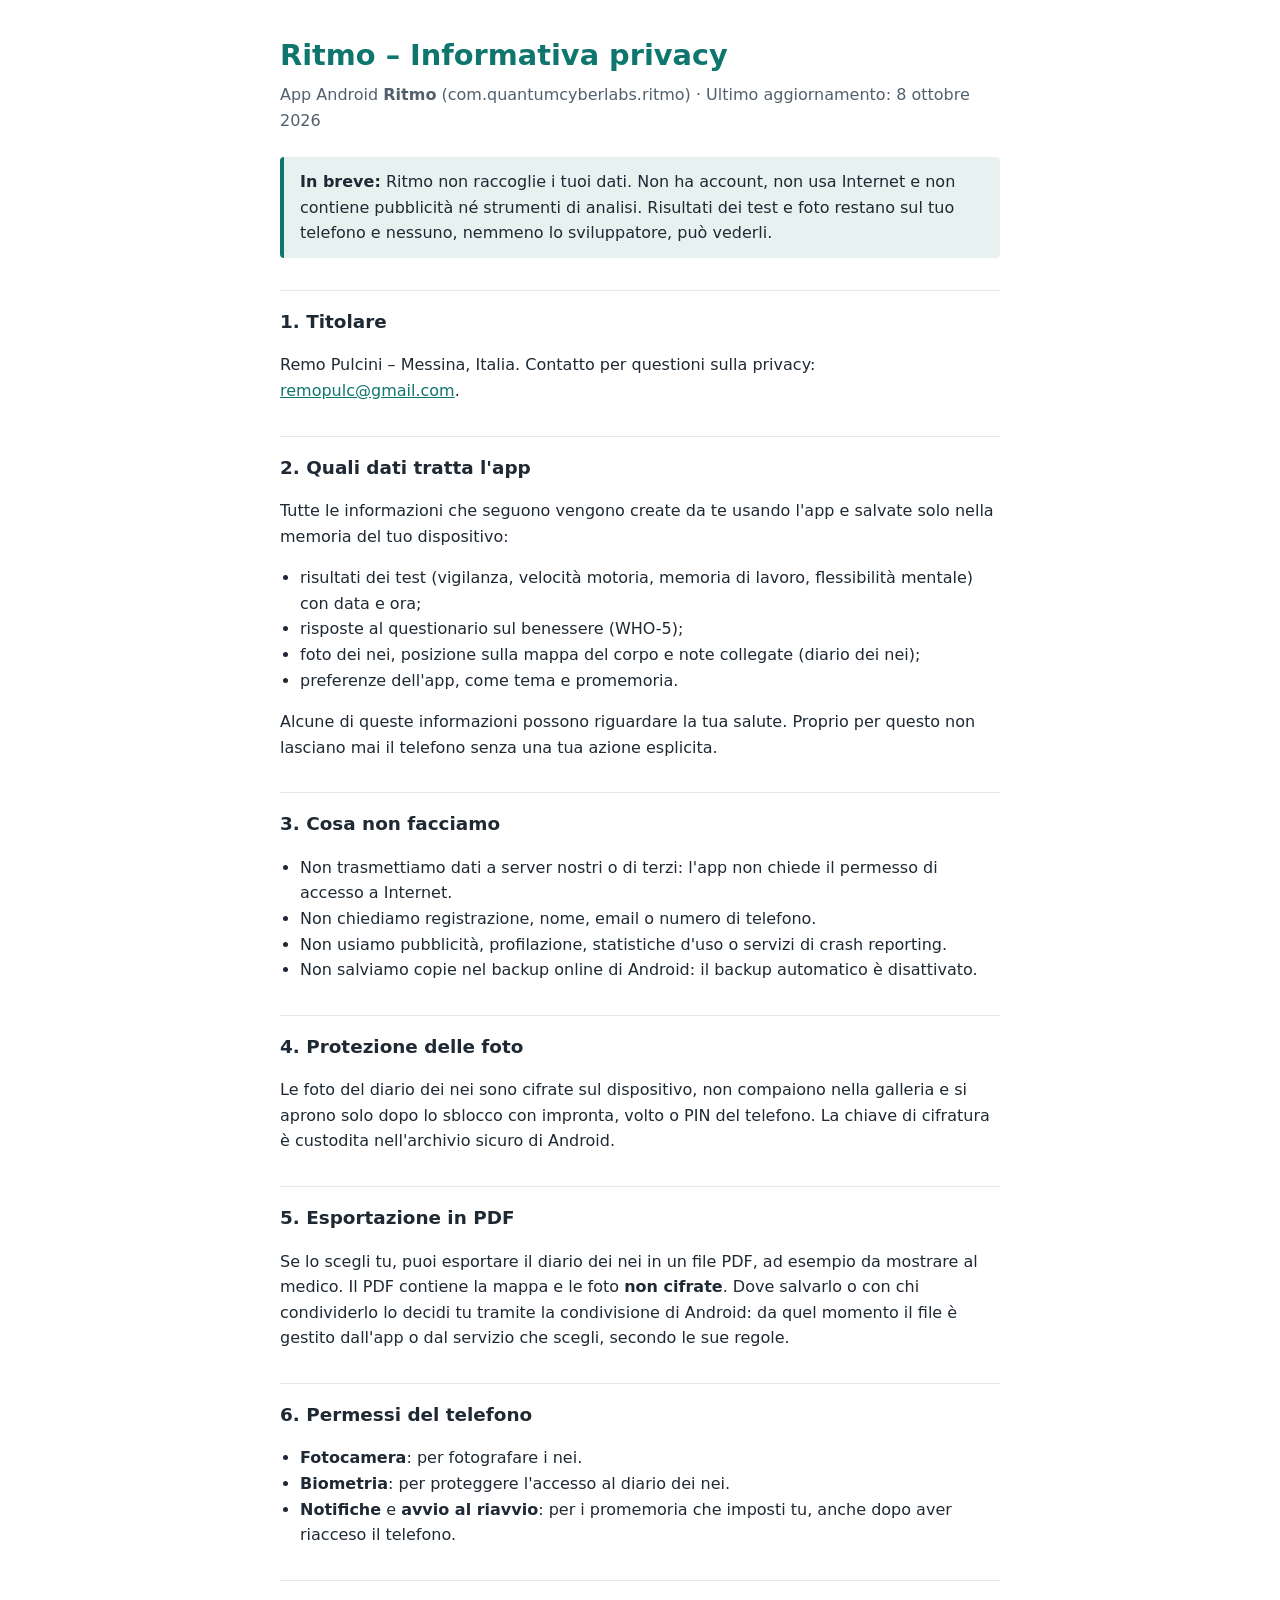
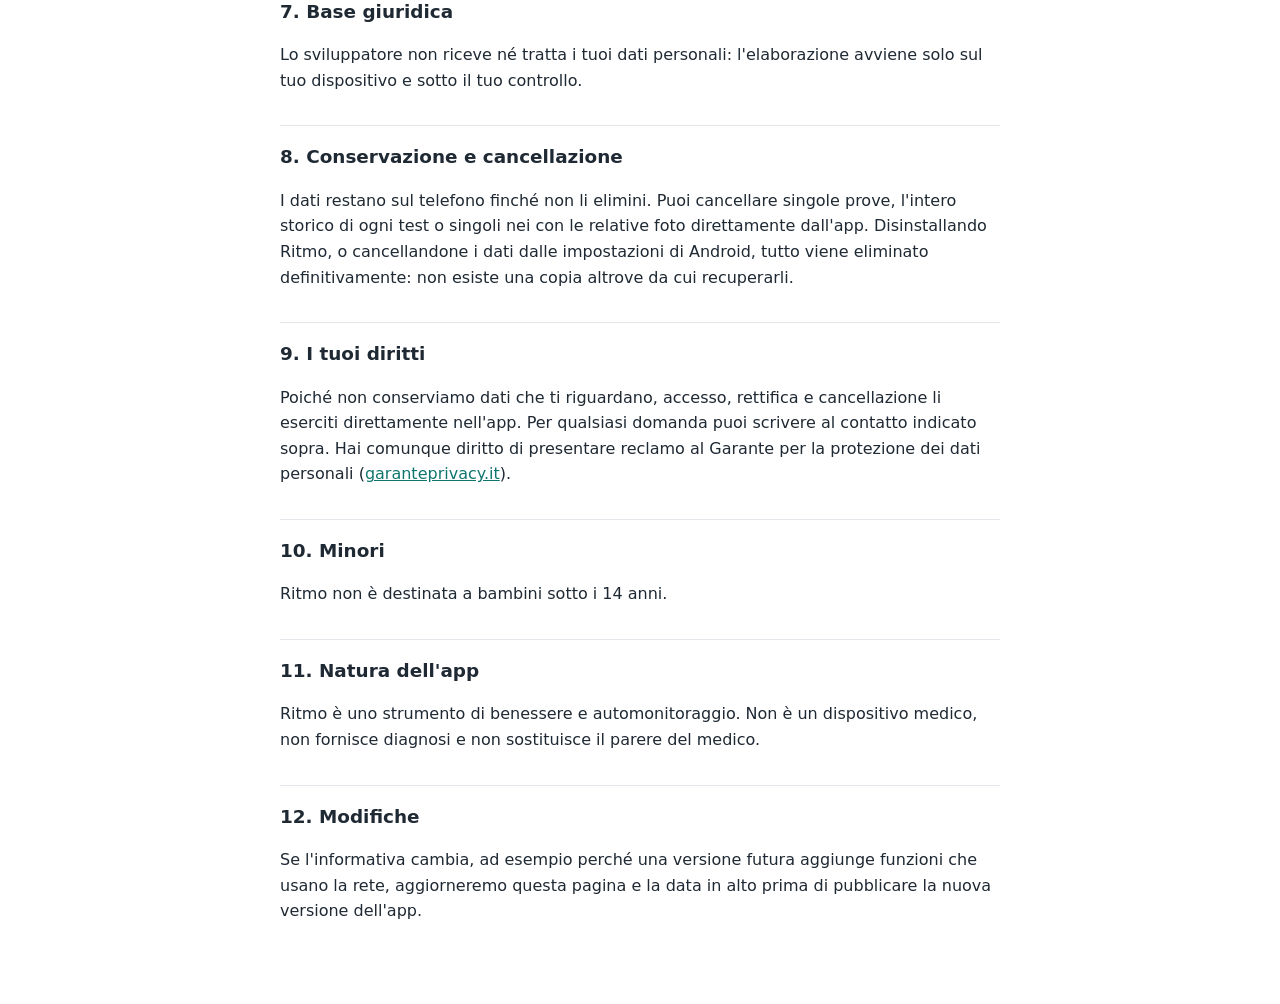
==== ritmo/privacy/index.html @ fbead8d5 "Aggiunge informativa privacy dell'app Ritmo Co-Authored-By: Claude Opus 5.5 <noreply@anthropic.com>" ====
<!doctype html>
<html lang="it">
<head>
<meta charset="utf-8">
<meta name="viewport" content="width=device-width, initial-scale=1">
<title>Ritmo – Informativa privacy</title>
<meta name="description" content="Informativa sulla privacy dell'app Ritmo: tutti i dati restano sul telefono.">
<style>
  :root { --bg:#ffffff; --fg:#1f2933; --muted:#52606d; --accent:#0F766E; --line:#e4e7eb; }
  @media (prefers-color-scheme: dark) {
    :root { --bg:#111827; --fg:#e5e7eb; --muted:#9ca3af; --accent:#5eead4; --line:#374151; }
  }
  body { margin:0; background:var(--bg); color:var(--fg);
         font:16px/1.6 system-ui, -apple-system, "Segoe UI", Roboto, sans-serif; }
  main { max-width:720px; margin:0 auto; padding:32px 16px 64px; }
  h1 { color:var(--accent); font-size:1.8rem; margin:0 0 4px; }
  h2 { font-size:1.15rem; margin:32px 0 8px; padding-top:16px; border-top:1px solid var(--line); }
  .meta { color:var(--muted); margin:0 0 24px; }
  .box { background:color-mix(in srgb, var(--accent) 10%, transparent);
         border-left:4px solid var(--accent); padding:12px 16px; border-radius:4px; }
  a { color:var(--accent); }
  ul { padding-left:20px; }
</style>
</head>
<body>
<main>
<h1>Ritmo – Informativa privacy</h1>
<p class="meta">App Android <strong>Ritmo</strong> (com.quantumcyberlabs.ritmo) · Ultimo aggiornamento: 8 ottobre 2026</p>

<p class="box"><strong>In breve:</strong> Ritmo non raccoglie i tuoi dati. Non ha account, non usa Internet e non contiene pubblicità né strumenti di analisi. Risultati dei test e foto restano sul tuo telefono e nessuno, nemmeno lo sviluppatore, può vederli.</p>

<h2>1. Titolare</h2>
<p>Remo Pulcini – Messina, Italia. Contatto per questioni sulla privacy: <a href="mailto:remopulc@gmail.com">remopulc@gmail.com</a>.</p>

<h2>2. Quali dati tratta l'app</h2>
<p>Tutte le informazioni che seguono vengono create da te usando l'app e salvate solo nella memoria del tuo dispositivo:</p>
<ul>
  <li>risultati dei test (vigilanza, velocità motoria, memoria di lavoro, flessibilità mentale) con data e ora;</li>
  <li>risposte al questionario sul benessere (WHO-5);</li>
  <li>foto dei nei, posizione sulla mappa del corpo e note collegate (diario dei nei);</li>
  <li>preferenze dell'app, come tema e promemoria.</li>
</ul>
<p>Alcune di queste informazioni possono riguardare la tua salute. Proprio per questo non lasciano mai il telefono senza una tua azione esplicita.</p>

<h2>3. Cosa non facciamo</h2>
<ul>
  <li>Non trasmettiamo dati a server nostri o di terzi: l'app non chiede il permesso di accesso a Internet.</li>
  <li>Non chiediamo registrazione, nome, email o numero di telefono.</li>
  <li>Non usiamo pubblicità, profilazione, statistiche d'uso o servizi di crash reporting.</li>
  <li>Non salviamo copie nel backup online di Android: il backup automatico è disattivato.</li>
</ul>

<h2>4. Protezione delle foto</h2>
<p>Le foto del diario dei nei sono cifrate sul dispositivo, non compaiono nella galleria e si aprono solo dopo lo sblocco con impronta, volto o PIN del telefono. La chiave di cifratura è custodita nell'archivio sicuro di Android.</p>

<h2>5. Esportazione in PDF</h2>
<p>Se lo scegli tu, puoi esportare il diario dei nei in un file PDF, ad esempio da mostrare al medico. Il PDF contiene la mappa e le foto <strong>non cifrate</strong>. Dove salvarlo o con chi condividerlo lo decidi tu tramite la condivisione di Android: da quel momento il file è gestito dall'app o dal servizio che scegli, secondo le sue regole.</p>

<h2>6. Permessi del telefono</h2>
<ul>
  <li><strong>Fotocamera</strong>: per fotografare i nei.</li>
  <li><strong>Biometria</strong>: per proteggere l'accesso al diario dei nei.</li>
  <li><strong>Notifiche</strong> e <strong>avvio al riavvio</strong>: per i promemoria che imposti tu, anche dopo aver riacceso il telefono.</li>
</ul>

<h2>7. Base giuridica</h2>
<p>Lo sviluppatore non riceve né tratta i tuoi dati personali: l'elaborazione avviene solo sul tuo dispositivo e sotto il tuo controllo.</p>

<h2>8. Conservazione e cancellazione</h2>
<p>I dati restano sul telefono finché non li elimini. Puoi cancellare singole prove, l'intero storico di ogni test o singoli nei con le relative foto direttamente dall'app. Disinstallando Ritmo, o cancellandone i dati dalle impostazioni di Android, tutto viene eliminato definitivamente: non esiste una copia altrove da cui recuperarli.</p>

<h2>9. I tuoi diritti</h2>
<p>Poiché non conserviamo dati che ti riguardano, accesso, rettifica e cancellazione li eserciti direttamente nell'app. Per qualsiasi domanda puoi scrivere al contatto indicato sopra. Hai comunque diritto di presentare reclamo al Garante per la protezione dei dati personali (<a href="https://www.garanteprivacy.it">garanteprivacy.it</a>).</p>

<h2>10. Minori</h2>
<p>Ritmo non è destinata a bambini sotto i 14 anni.</p>

<h2>11. Natura dell'app</h2>
<p>Ritmo è uno strumento di benessere e automonitoraggio. Non è un dispositivo medico, non fornisce diagnosi e non sostituisce il parere del medico.</p>

<h2>12. Modifiche</h2>
<p>Se l'informativa cambia, ad esempio perché una versione futura aggiunge funzioni che usano la rete, aggiorneremo questa pagina e la data in alto prima di pubblicare la nuova versione dell'app.</p>
</main>
</body>
</html>
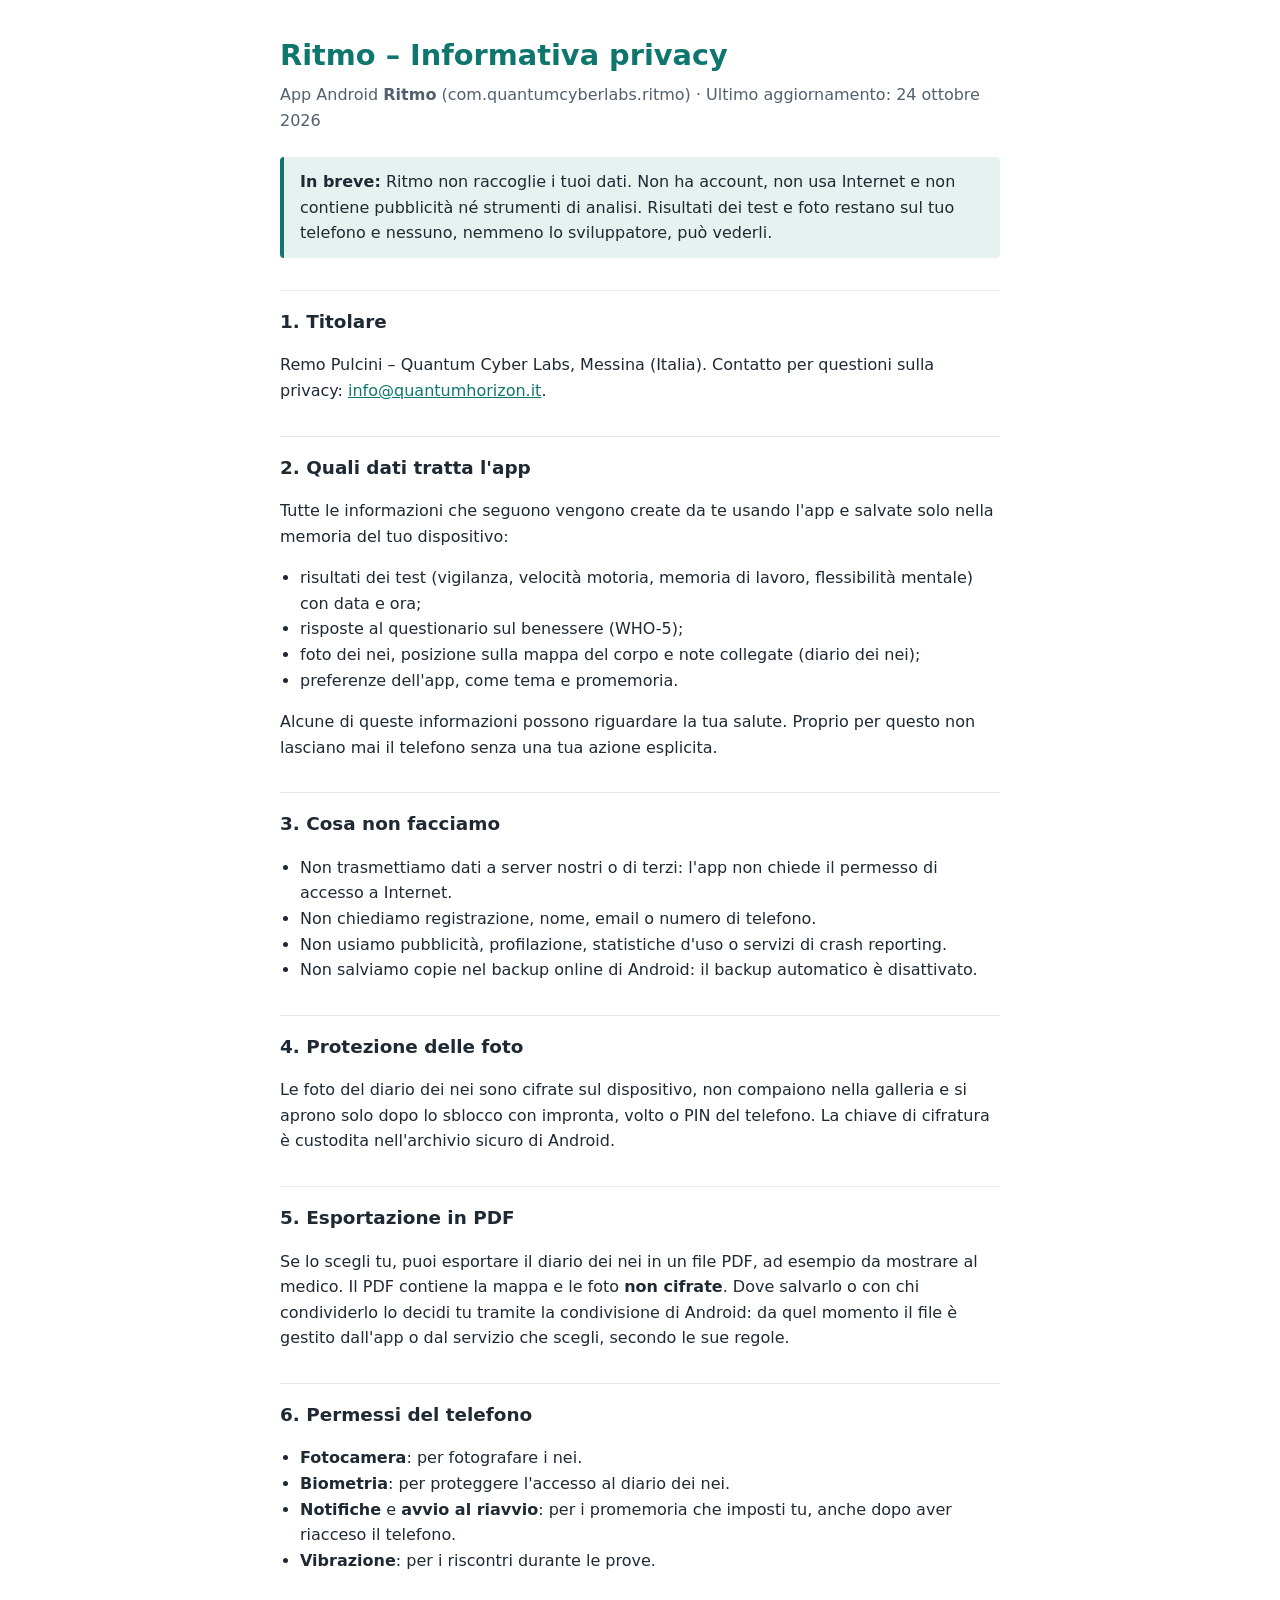
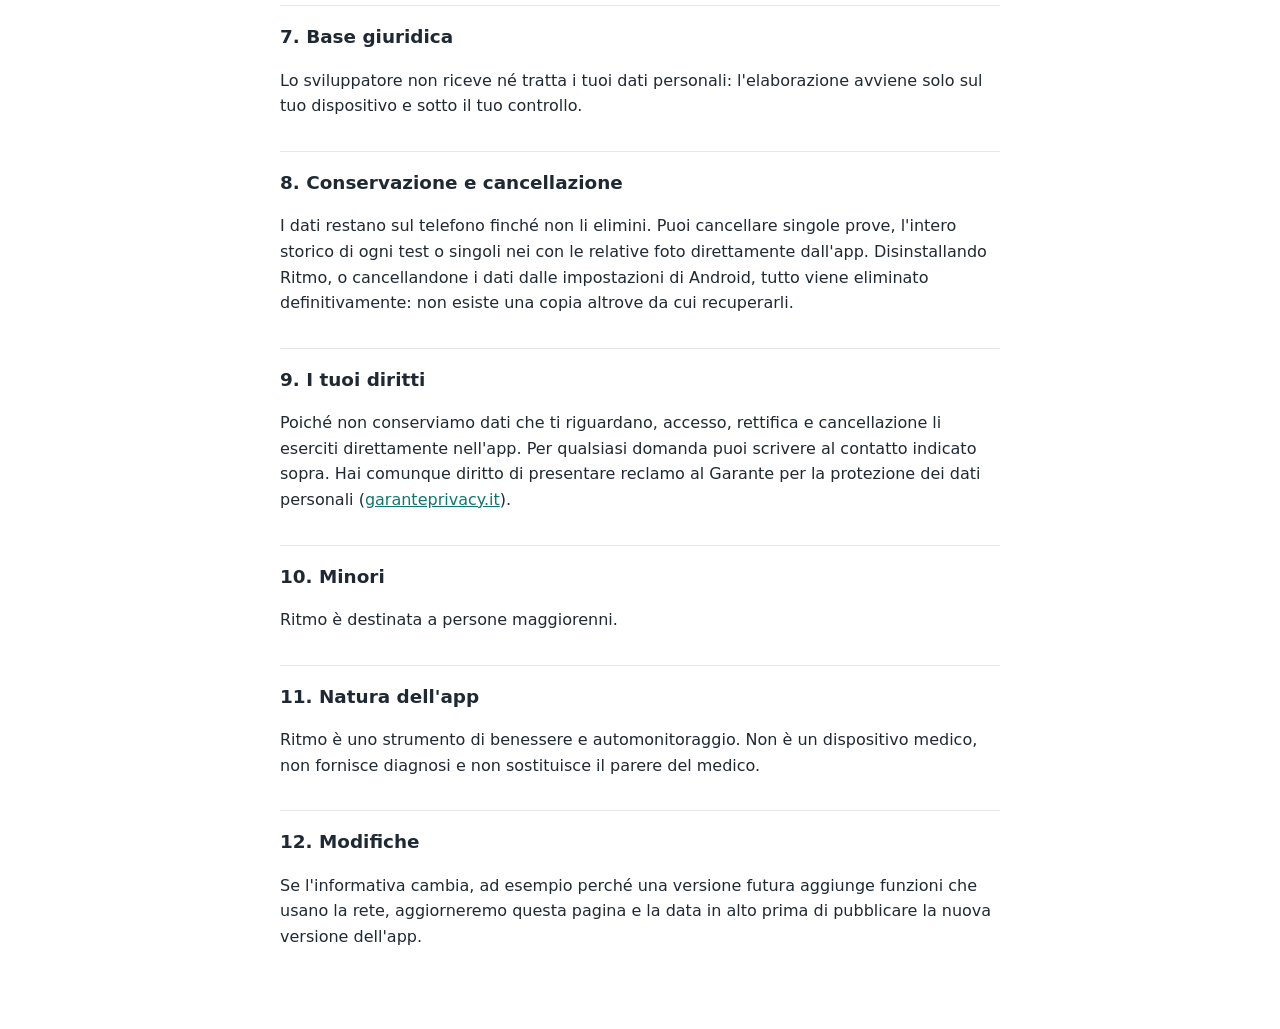
==== commit e4b3ff43: "Ritmo, informativa privacy: allineata a quella indicata su Google Play (titolare, contatto info@quan" ====
--- a/ritmo/privacy/index.html
+++ b/ritmo/privacy/index.html
@@ -25,12 +25,12 @@
 <body>
 <main>
 <h1>Ritmo – Informativa privacy</h1>
-<p class="meta">App Android <strong>Ritmo</strong> (com.quantumcyberlabs.ritmo) · Ultimo aggiornamento: 8 ottobre 2026</p>
+<p class="meta">App Android <strong>Ritmo</strong> (com.quantumcyberlabs.ritmo) · Ultimo aggiornamento: 24 ottobre 2026</p>
 
 <p class="box"><strong>In breve:</strong> Ritmo non raccoglie i tuoi dati. Non ha account, non usa Internet e non contiene pubblicità né strumenti di analisi. Risultati dei test e foto restano sul tuo telefono e nessuno, nemmeno lo sviluppatore, può vederli.</p>
 
 <h2>1. Titolare</h2>
-<p>Remo Pulcini – Messina, Italia. Contatto per questioni sulla privacy: <a href="mailto:remopulc@gmail.com">remopulc@gmail.com</a>.</p>
+<p>Remo Pulcini – Quantum Cyber Labs, Messina (Italia). Contatto per questioni sulla privacy: <a href="mailto:info@quantumhorizon.it">info@quantumhorizon.it</a>.</p>
 
 <h2>2. Quali dati tratta l'app</h2>
 <p>Tutte le informazioni che seguono vengono create da te usando l'app e salvate solo nella memoria del tuo dispositivo:</p>
@@ -61,6 +61,7 @@
   <li><strong>Fotocamera</strong>: per fotografare i nei.</li>
   <li><strong>Biometria</strong>: per proteggere l'accesso al diario dei nei.</li>
   <li><strong>Notifiche</strong> e <strong>avvio al riavvio</strong>: per i promemoria che imposti tu, anche dopo aver riacceso il telefono.</li>
+  <li><strong>Vibrazione</strong>: per i riscontri durante le prove.</li>
 </ul>
 
 <h2>7. Base giuridica</h2>
@@ -73,7 +74,7 @@
 <p>Poiché non conserviamo dati che ti riguardano, accesso, rettifica e cancellazione li eserciti direttamente nell'app. Per qualsiasi domanda puoi scrivere al contatto indicato sopra. Hai comunque diritto di presentare reclamo al Garante per la protezione dei dati personali (<a href="https://www.garanteprivacy.it">garanteprivacy.it</a>).</p>
 
 <h2>10. Minori</h2>
-<p>Ritmo non è destinata a bambini sotto i 14 anni.</p>
+<p>Ritmo è destinata a persone maggiorenni.</p>
 
 <h2>11. Natura dell'app</h2>
 <p>Ritmo è uno strumento di benessere e automonitoraggio. Non è un dispositivo medico, non fornisce diagnosi e non sostituisce il parere del medico.</p>
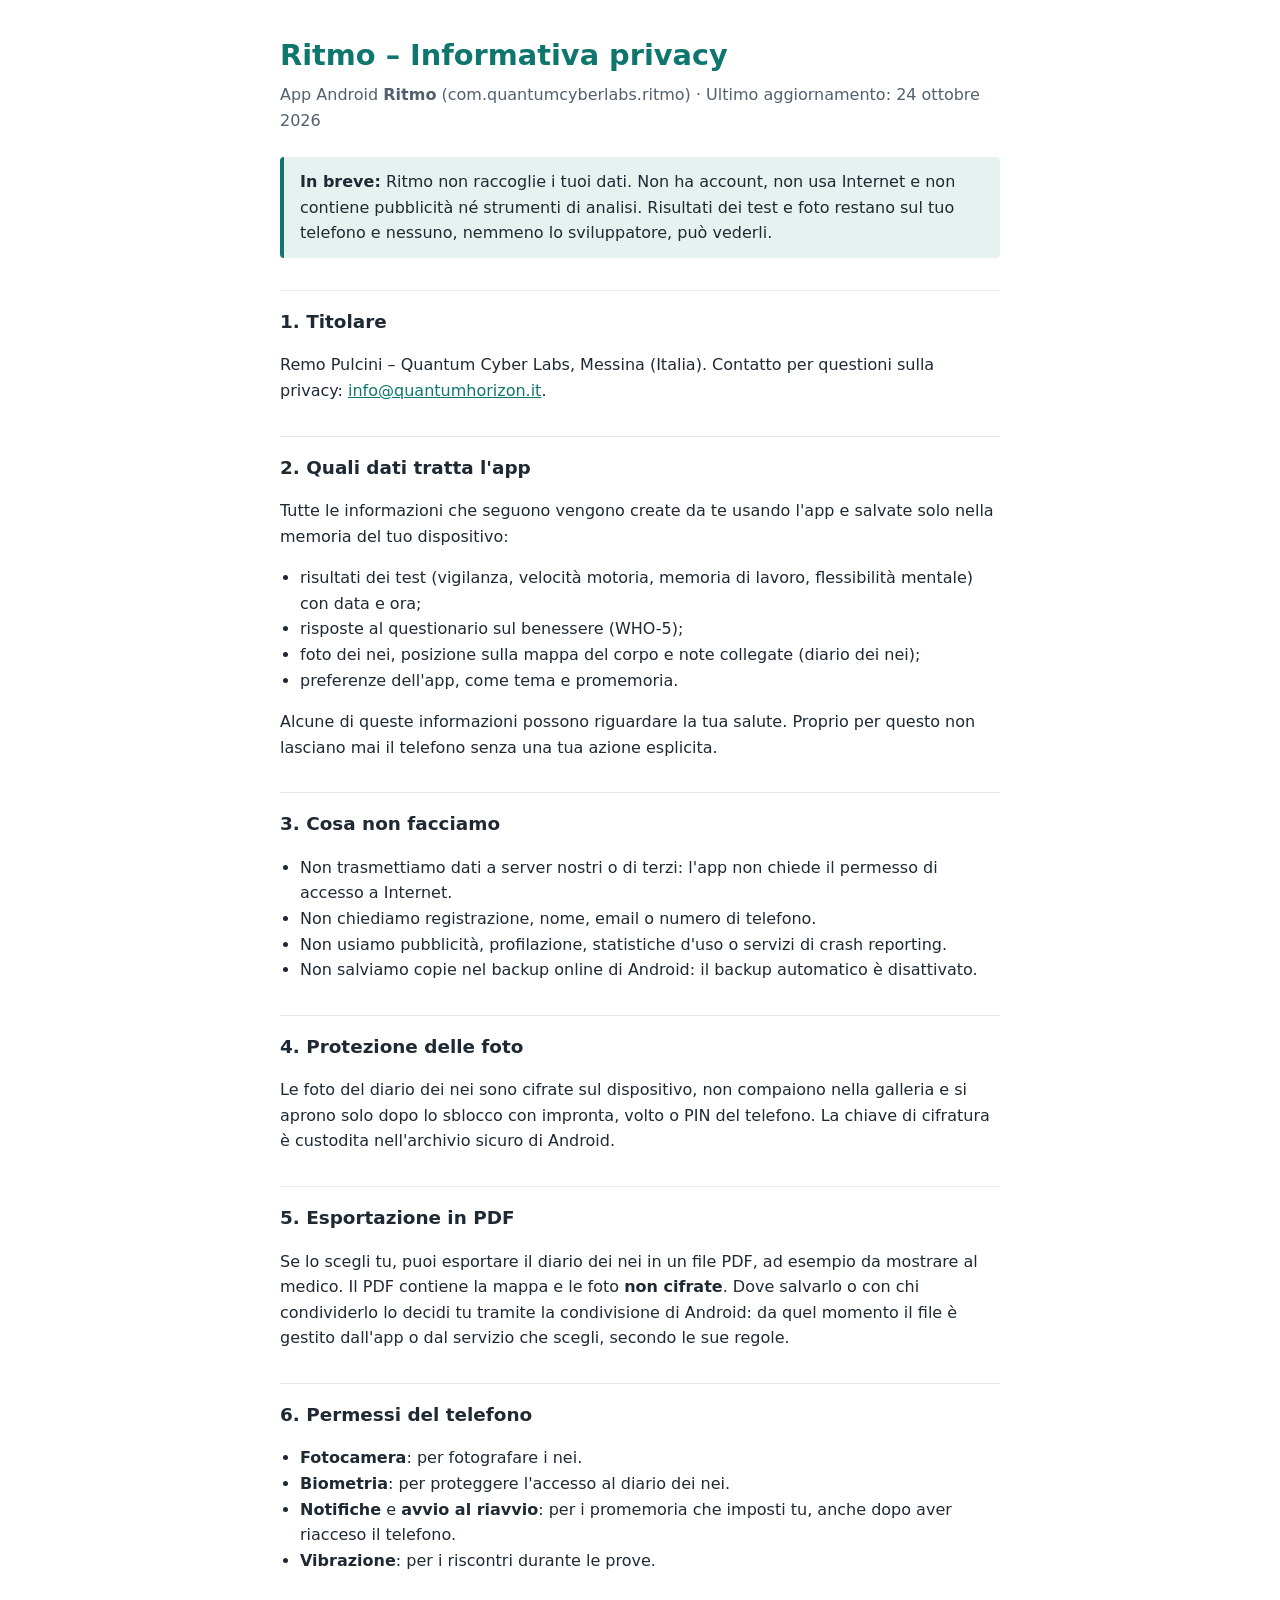
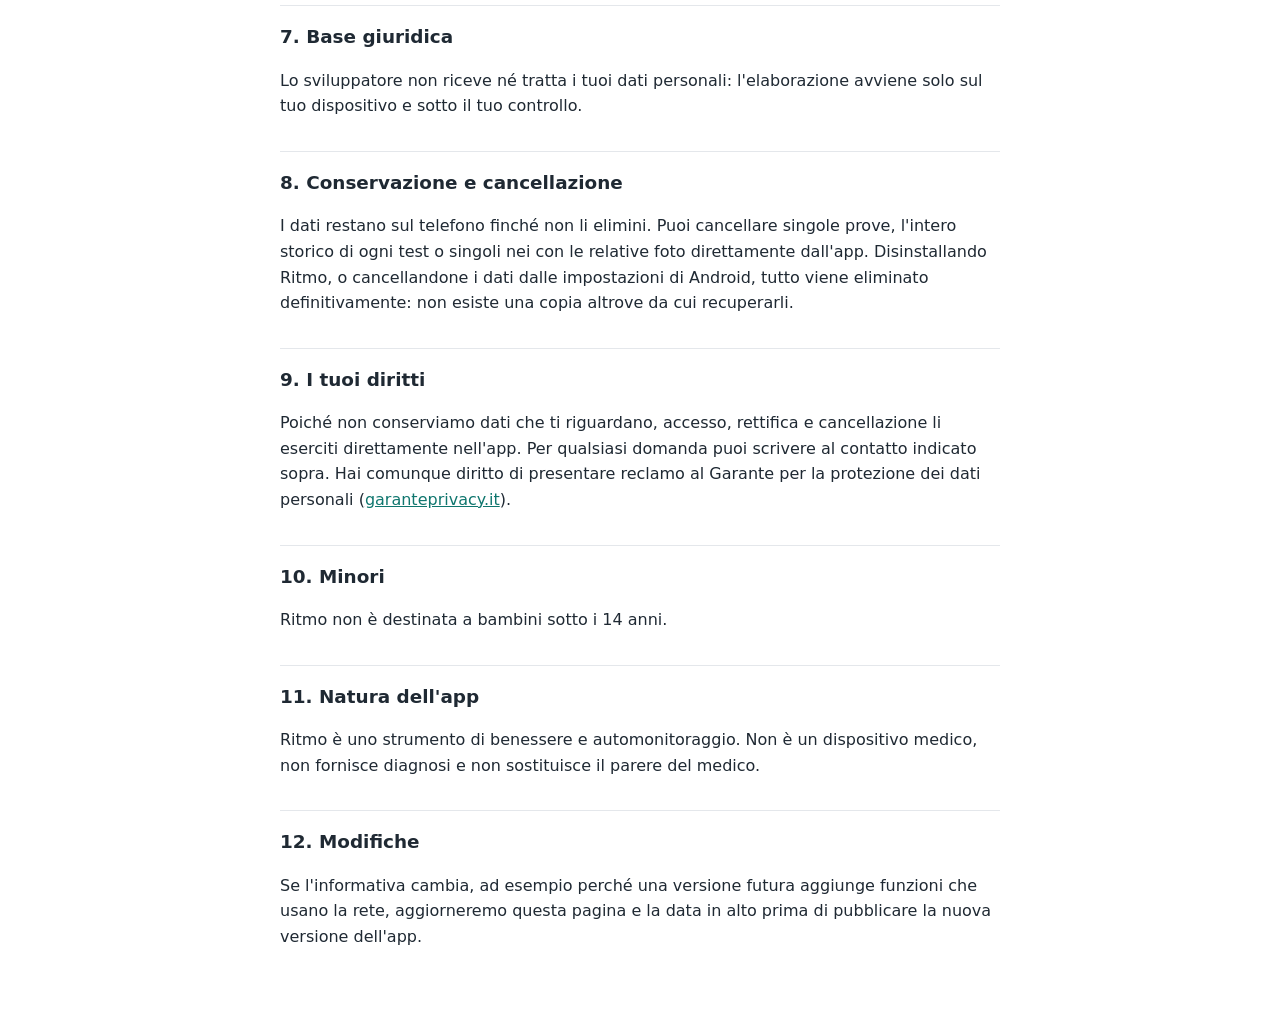
==== commit bcbe4c06: "Ritmo, informativa privacy: limite dei 14 anni Co-Authored-By: Claude Opus 5.5 <noreply@anthropic.co" ====
--- a/ritmo/privacy/index.html
+++ b/ritmo/privacy/index.html
@@ -74,7 +74,7 @@
 <p>Poiché non conserviamo dati che ti riguardano, accesso, rettifica e cancellazione li eserciti direttamente nell'app. Per qualsiasi domanda puoi scrivere al contatto indicato sopra. Hai comunque diritto di presentare reclamo al Garante per la protezione dei dati personali (<a href="https://www.garanteprivacy.it">garanteprivacy.it</a>).</p>
 
 <h2>10. Minori</h2>
-<p>Ritmo è destinata a persone maggiorenni.</p>
+<p>Ritmo non è destinata a bambini sotto i 14 anni.</p>
 
 <h2>11. Natura dell'app</h2>
 <p>Ritmo è uno strumento di benessere e automonitoraggio. Non è un dispositivo medico, non fornisce diagnosi e non sostituisce il parere del medico.</p>
